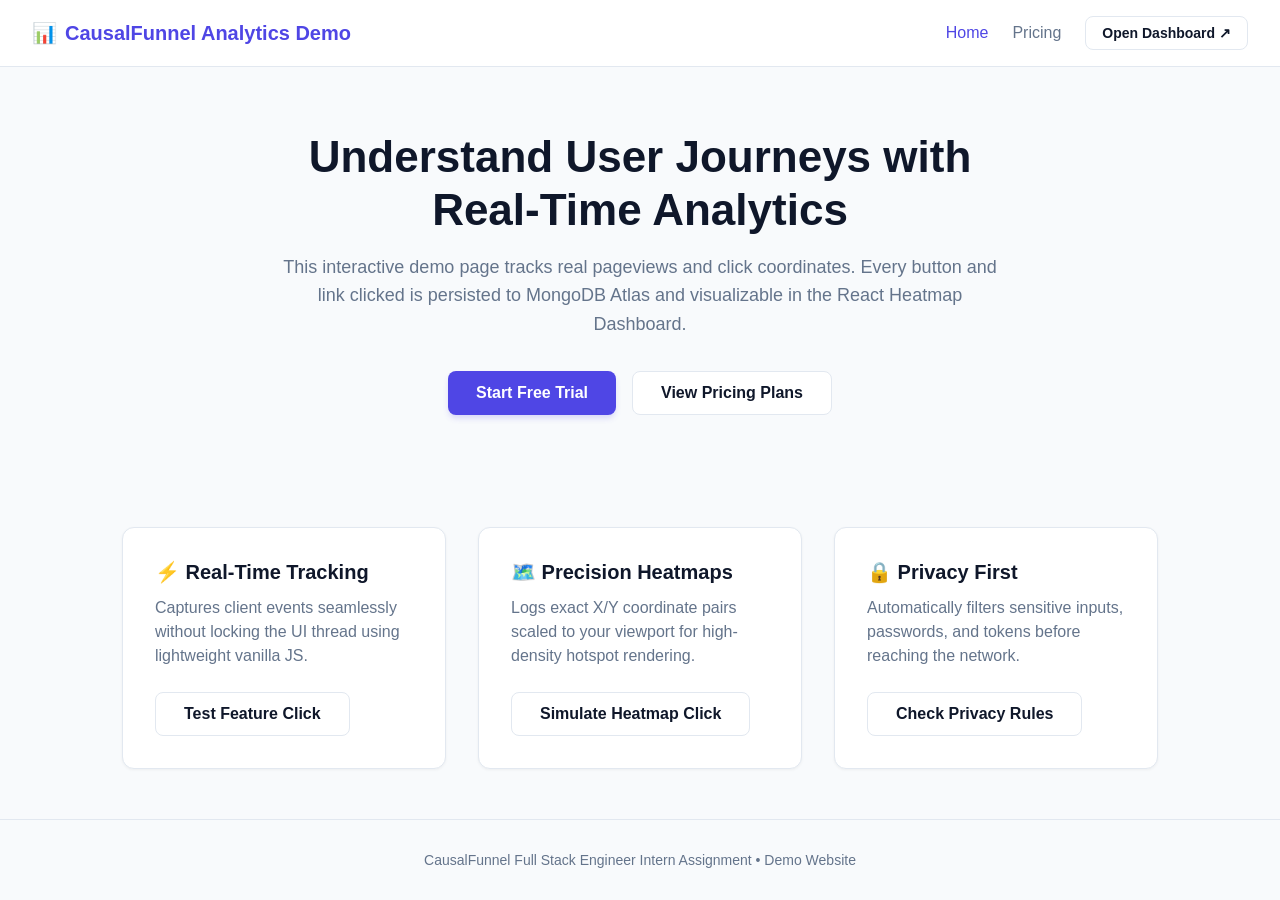
==== demo-site/index.html @ 902fde00 "feat: complete full stack user analytics application with tracking sdk, flask backend, mongodb atlas" ====
<!DOCTYPE html>
<html lang="en">
<head>
    <meta charset="UTF-8">
    <meta name="viewport" content="width=device-width, initial-scale=1.0">
    <title>CausalFunnel Demo Store - Home</title>
    <style>
        :root {
            --primary: #4f46e5;
            --primary-hover: #4338ca;
            --bg: #f8fafc;
            --card-bg: #ffffff;
            --text-main: #0f172a;
            --text-muted: #64748b;
            --border: #e2e8f0;
            --accent: #10b981;
        }
        * {
            box-sizing: border-box;
            margin: 0;
            padding: 0;
            font-family: -apple-system, BlinkMacSystemFont, "Segoe UI", Roboto, Helvetica, Arial, sans-serif;
        }
        body {
            background-color: var(--bg);
            color: var(--text-main);
            min-height: 100vh;
            display: flex;
            flex-direction: column;
        }
        header {
            background: var(--card-bg);
            border-bottom: 1px solid var(--border);
            padding: 1rem 2rem;
            display: flex;
            justify-content: space-between;
            align-items: center;
            position: sticky;
            top: 0;
            z-index: 50;
        }
        .logo {
            font-size: 1.25rem;
            font-weight: 700;
            color: var(--primary);
            display: flex;
            align-items: center;
            gap: 0.5rem;
        }
        nav {
            display: flex;
            gap: 1.5rem;
            align-items: center;
        }
        nav a {
            text-decoration: none;
            color: var(--text-muted);
            font-weight: 500;
            transition: color 0.15s;
        }
        nav a:hover, nav a.active {
            color: var(--primary);
        }
        .hero {
            padding: 4rem 2rem;
            text-align: center;
            max-width: 800px;
            margin: 0 auto;
        }
        .hero h1 {
            font-size: 2.75rem;
            font-weight: 800;
            line-height: 1.2;
            margin-bottom: 1rem;
            color: var(--text-main);
        }
        .hero p {
            font-size: 1.125rem;
            color: var(--text-muted);
            margin-bottom: 2rem;
            line-height: 1.6;
        }
        .btn-group {
            display: flex;
            gap: 1rem;
            justify-content: center;
        }
        .btn {
            padding: 0.75rem 1.75rem;
            font-size: 1rem;
            font-weight: 600;
            border-radius: 0.5rem;
            cursor: pointer;
            transition: all 0.2s;
            border: none;
            text-decoration: none;
            display: inline-block;
        }
        .btn-primary {
            background: var(--primary);
            color: white;
            box-shadow: 0 4px 6px -1px rgba(79, 70, 229, 0.2);
        }
        .btn-primary:hover {
            background: var(--primary-hover);
            transform: translateY(-1px);
        }
        .btn-secondary {
            background: white;
            color: var(--text-main);
            border: 1px solid var(--border);
        }
        .btn-secondary:hover {
            background: #f1f5f9;
        }
        .features {
            max-width: 1100px;
            margin: 3rem auto;
            padding: 0 2rem;
            display: grid;
            grid-template-columns: repeat(auto-fit, minmax(300px, 1fr));
            gap: 2rem;
        }
        .feature-card {
            background: var(--card-bg);
            border: 1px solid var(--border);
            border-radius: 0.75rem;
            padding: 2rem;
            box-shadow: 0 1px 3px 0 rgba(0, 0, 0, 0.05);
            transition: transform 0.2s, box-shadow 0.2s;
        }
        .feature-card:hover {
            transform: translateY(-4px);
            box-shadow: 0 10px 15px -3px rgba(0, 0, 0, 0.08);
        }
        .feature-card h3 {
            font-size: 1.25rem;
            margin-bottom: 0.75rem;
        }
        .feature-card p {
            color: var(--text-muted);
            line-height: 1.5;
            margin-bottom: 1.5rem;
        }
        /* Live tracker debug toast */
        #cf-toast {
            position: fixed;
            bottom: 1.5rem;
            right: 1.5rem;
            background: #1e293b;
            color: #f8fafc;
            padding: 0.85rem 1.25rem;
            border-radius: 0.5rem;
            font-size: 0.875rem;
            box-shadow: 0 10px 15px -3px rgba(0, 0, 0, 0.2);
            display: none;
            z-index: 100;
            border-left: 4px solid var(--accent);
            animation: fadeIn 0.2s ease-in;
        }
        @keyframes fadeIn {
            from { opacity: 0; transform: translateY(10px); }
            to { opacity: 1; transform: translateY(0); }
        }
        footer {
            margin-top: auto;
            padding: 2rem;
            text-align: center;
            border-top: 1px solid var(--border);
            color: var(--text-muted);
            font-size: 0.875rem;
        }
    </style>
</head>
<body>

    <header>
        <div class="logo">
            <span>📊</span> CausalFunnel Analytics Demo
        </div>
        <nav>
            <a href="index.html" class="active">Home</a>
            <a href="pricing.html">Pricing</a>
            <a href="http://localhost:5173" target="_blank" class="btn btn-secondary" style="padding: 0.5rem 1rem; font-size: 0.875rem;">Open Dashboard ↗</a>
        </nav>
    </header>

    <main>
        <section class="hero">
            <h1>Understand User Journeys with Real-Time Analytics</h1>
            <p>This interactive demo page tracks real pageviews and click coordinates. Every button and link clicked is persisted to MongoDB Atlas and visualizable in the React Heatmap Dashboard.</p>
            <div class="btn-group">
                <button id="btn-hero-signup" class="btn btn-primary">Start Free Trial</button>
                <a id="btn-hero-pricing" href="pricing.html" class="btn btn-secondary">View Pricing Plans</a>
            </div>
        </section>

        <section class="features">
            <div class="feature-card">
                <h3>⚡ Real-Time Tracking</h3>
                <p>Captures client events seamlessly without locking the UI thread using lightweight vanilla JS.</p>
                <button id="btn-feature-realtime" class="btn btn-secondary">Test Feature Click</button>
            </div>
            <div class="feature-card">
                <h3>🗺️ Precision Heatmaps</h3>
                <p>Logs exact X/Y coordinate pairs scaled to your viewport for high-density hotspot rendering.</p>
                <button id="btn-feature-heatmap" class="btn btn-secondary">Simulate Heatmap Click</button>
            </div>
            <div class="feature-card">
                <h3>🔒 Privacy First</h3>
                <p>Automatically filters sensitive inputs, passwords, and tokens before reaching the network.</p>
                <button id="btn-feature-privacy" class="btn btn-secondary">Check Privacy Rules</button>
            </div>
        </section>
    </main>

    <!-- Live Tracking Feedback Banner -->
    <div id="cf-toast"></div>

    <footer>
        <p>CausalFunnel Full Stack Engineer Intern Assignment • Demo Website</p>
    </footer>

    <!-- Load Standalone Analytics SDK -->
    <script src="../tracker/tracker.js" data-api-url="http://127.0.0.1:5000/api"></script>

    <!-- Toast feedback listener for real demonstration -->
    <script>
        window.addEventListener('cf:click_tracked', function(e) {
            var toast = document.getElementById('cf-toast');
            if (toast) {
                var coords = e.detail.clickCoordinates;
                toast.innerHTML = '🎯 <strong>Click Captured:</strong> (' + coords.x + ', ' + coords.y + ')<br><small style="color: #94a3b8;">Element: ' + (e.detail.targetText || e.detail.targetTag) + '</small>';
                toast.style.display = 'block';
                clearTimeout(window.__toastTimeout);
                window.__toastTimeout = setTimeout(function() {
                    toast.style.display = 'none';
                }, 2500);
            }
        });
    </script>
</body>
</html>
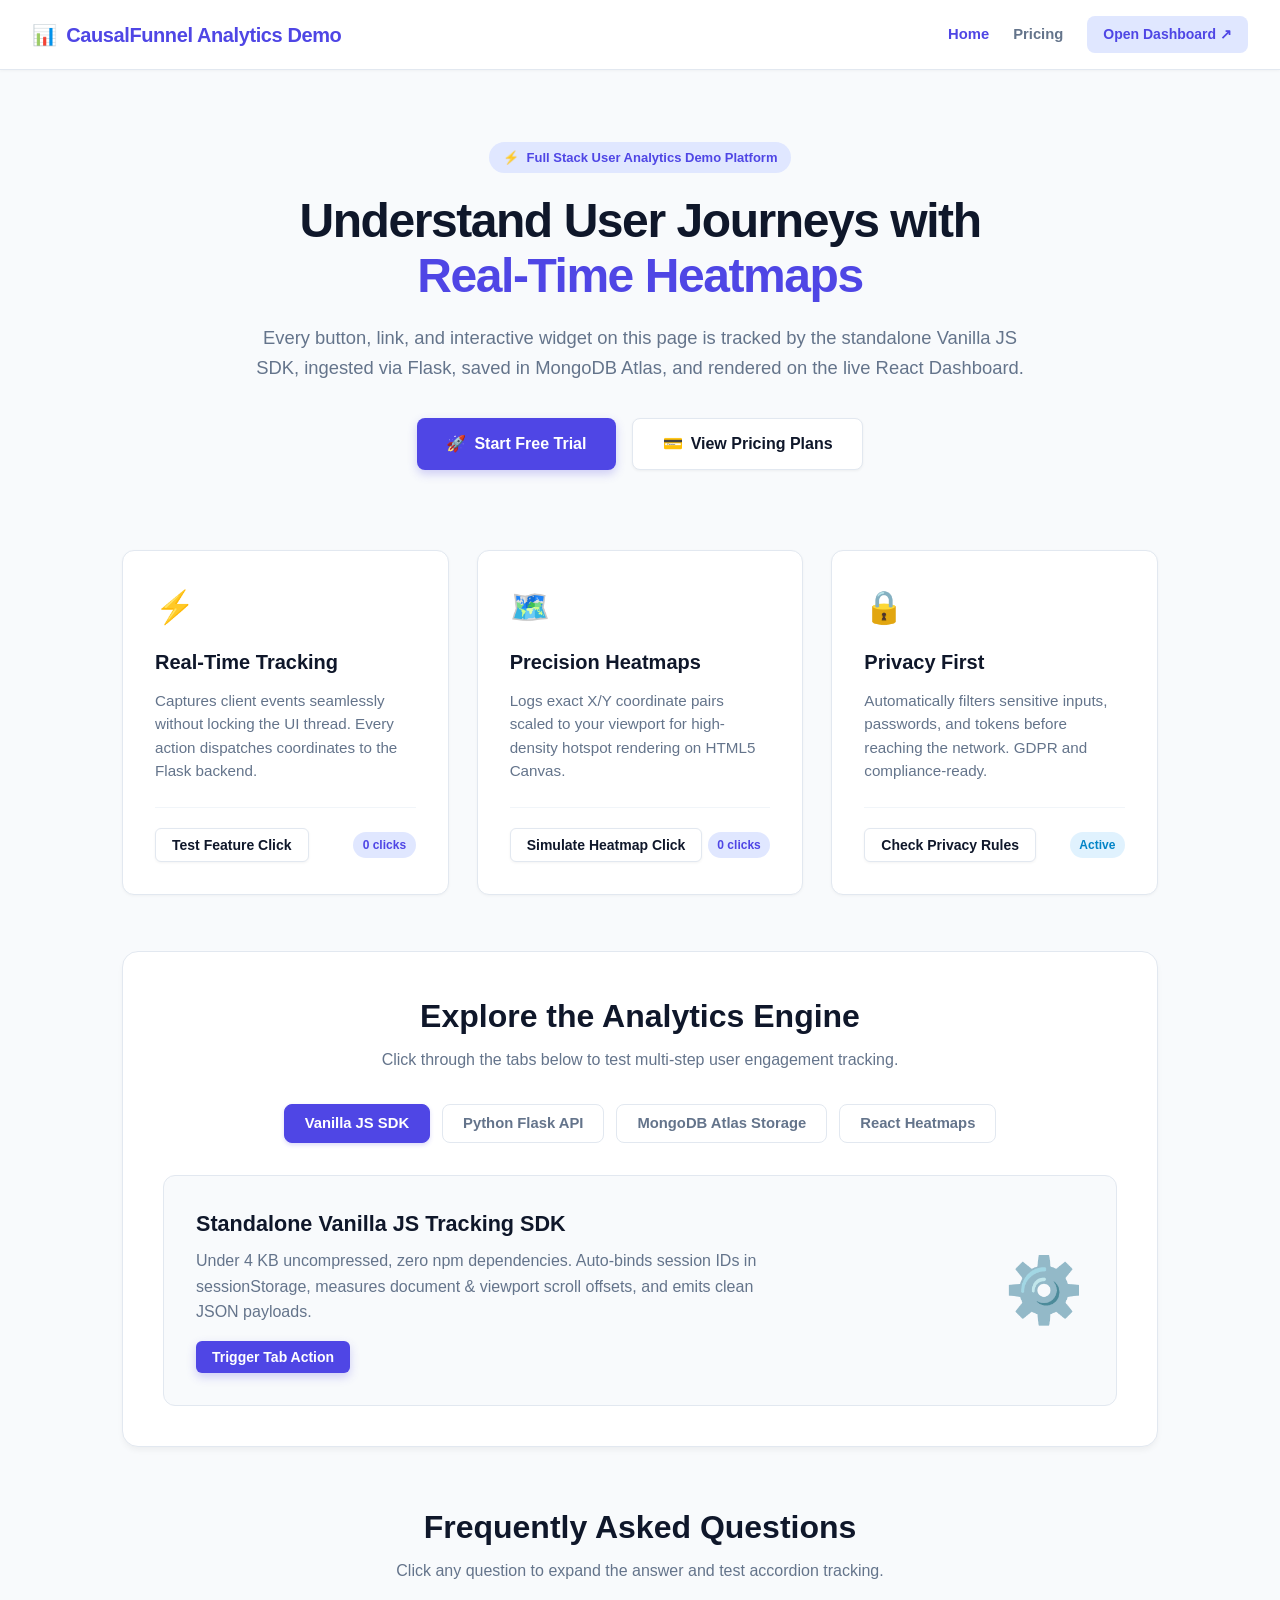
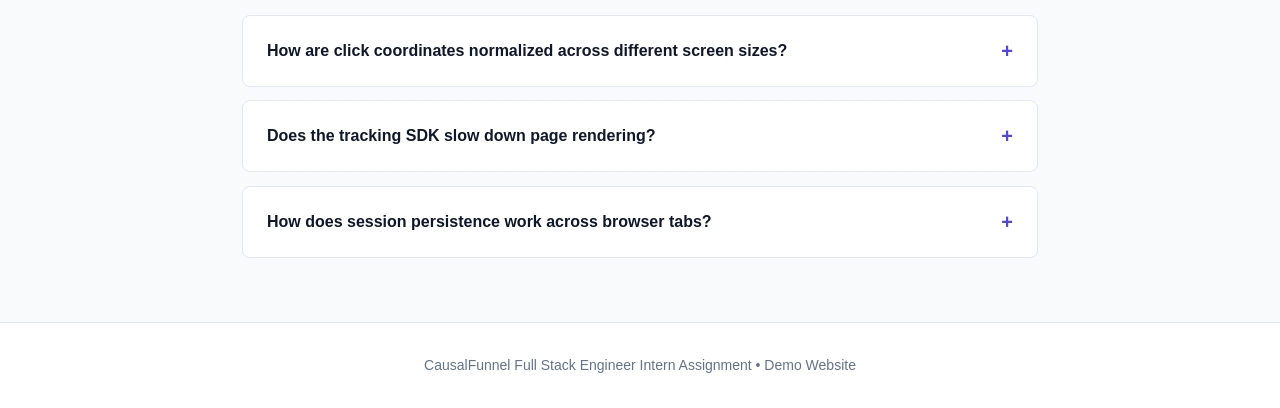
==== commit 82c06a0f: "feat: enhance demo site interactivity, modals, dynamic heatmap wireframes, and live feedback" ====
--- a/demo-site/index.html
+++ b/demo-site/index.html
@@ -3,17 +3,20 @@
 <head>
     <meta charset="UTF-8">
     <meta name="viewport" content="width=device-width, initial-scale=1.0">
-    <title>CausalFunnel Demo Store - Home</title>
+    <title>CausalFunnel Analytics Demo - Home</title>
     <style>
         :root {
             --primary: #4f46e5;
             --primary-hover: #4338ca;
+            --primary-light: #e0e7ff;
             --bg: #f8fafc;
             --card-bg: #ffffff;
             --text-main: #0f172a;
             --text-muted: #64748b;
             --border: #e2e8f0;
             --accent: #10b981;
+            --accent-light: #d1fae5;
+            --danger: #ef4444;
         }
         * {
             box-sizing: border-box;
@@ -27,6 +30,7 @@
             min-height: 100vh;
             display: flex;
             flex-direction: column;
+            line-height: 1.5;
         }
         header {
             background: var(--card-bg);
@@ -37,131 +41,442 @@
             align-items: center;
             position: sticky;
             top: 0;
-            z-index: 50;
+            z-index: 40;
+            box-shadow: 0 1px 3px 0 rgba(0, 0, 0, 0.04);
         }
         .logo {
             font-size: 1.25rem;
+            font-weight: 800;
+            color: var(--primary);
+            display: flex;
+            align-items: center;
+            gap: 0.6rem;
+            letter-spacing: -0.02em;
+        }
+        nav {
+            display: flex;
+            gap: 1.5rem;
+            align-items: center;
+        }
+        nav a {
+            text-decoration: none;
+            color: var(--text-muted);
+            font-weight: 600;
+            font-size: 0.925rem;
+            transition: color 0.15s;
+        }
+        nav a:hover, nav a.active {
+            color: var(--primary);
+        }
+        .nav-btn {
+            background: var(--primary-light);
+            color: var(--primary);
+            padding: 0.5rem 1rem;
+            border-radius: 0.5rem;
+            text-decoration: none;
+            font-size: 0.875rem;
             font-weight: 700;
-            color: var(--primary);
-            display: flex;
+            transition: all 0.2s;
+        }
+        .nav-btn:hover {
+            background: var(--primary);
+            color: white;
+        }
+        .hero {
+            padding: 4.5rem 2rem 3rem;
+            text-align: center;
+            max-width: 860px;
+            margin: 0 auto;
+        }
+        .hero-badge {
+            display: inline-flex;
             align-items: center;
             gap: 0.5rem;
-        }
-        nav {
-            display: flex;
-            gap: 1.5rem;
-            align-items: center;
-        }
-        nav a {
-            text-decoration: none;
-            color: var(--text-muted);
-            font-weight: 500;
-            transition: color 0.15s;
-        }
-        nav a:hover, nav a.active {
+            background: var(--primary-light);
             color: var(--primary);
-        }
-        .hero {
-            padding: 4rem 2rem;
-            text-align: center;
-            max-width: 800px;
-            margin: 0 auto;
+            font-size: 0.8125rem;
+            font-weight: 700;
+            padding: 0.35rem 0.85rem;
+            border-radius: 9999px;
+            margin-bottom: 1.25rem;
         }
         .hero h1 {
-            font-size: 2.75rem;
+            font-size: 3rem;
             font-weight: 800;
-            line-height: 1.2;
-            margin-bottom: 1rem;
+            line-height: 1.15;
+            letter-spacing: -0.03em;
+            margin-bottom: 1.25rem;
             color: var(--text-main);
         }
+        .hero h1 span {
+            color: var(--primary);
+        }
         .hero p {
-            font-size: 1.125rem;
-            color: var(--text-muted);
-            margin-bottom: 2rem;
+            font-size: 1.15rem;
+            color: var(--text-muted);
+            margin-bottom: 2.25rem;
             line-height: 1.6;
         }
         .btn-group {
             display: flex;
             gap: 1rem;
             justify-content: center;
+            flex-wrap: wrap;
         }
         .btn {
-            padding: 0.75rem 1.75rem;
+            padding: 0.8rem 1.85rem;
             font-size: 1rem;
-            font-weight: 600;
+            font-weight: 700;
             border-radius: 0.5rem;
             cursor: pointer;
             transition: all 0.2s;
             border: none;
             text-decoration: none;
-            display: inline-block;
+            display: inline-flex;
+            align-items: center;
+            gap: 0.5rem;
+            user-select: none;
         }
         .btn-primary {
             background: var(--primary);
             color: white;
-            box-shadow: 0 4px 6px -1px rgba(79, 70, 229, 0.2);
+            box-shadow: 0 4px 10px rgba(79, 70, 229, 0.25);
         }
         .btn-primary:hover {
             background: var(--primary-hover);
-            transform: translateY(-1px);
+            transform: translateY(-2px);
+            box-shadow: 0 6px 14px rgba(79, 70, 229, 0.35);
         }
         .btn-secondary {
             background: white;
             color: var(--text-main);
             border: 1px solid var(--border);
+            box-shadow: 0 1px 3px rgba(0, 0, 0, 0.05);
         }
         .btn-secondary:hover {
             background: #f1f5f9;
-        }
+            transform: translateY(-2px);
+        }
+        .btn-sm {
+            padding: 0.5rem 1rem;
+            font-size: 0.875rem;
+            border-radius: 0.375rem;
+        }
+        /* Features Grid */
         .features {
             max-width: 1100px;
-            margin: 3rem auto;
+            margin: 2rem auto;
             padding: 0 2rem;
             display: grid;
-            grid-template-columns: repeat(auto-fit, minmax(300px, 1fr));
-            gap: 2rem;
+            grid-template-columns: repeat(auto-fit, minmax(320px, 1fr));
+            gap: 1.75rem;
         }
         .feature-card {
             background: var(--card-bg);
             border: 1px solid var(--border);
             border-radius: 0.75rem;
             padding: 2rem;
-            box-shadow: 0 1px 3px 0 rgba(0, 0, 0, 0.05);
-            transition: transform 0.2s, box-shadow 0.2s;
+            box-shadow: 0 1px 3px 0 rgba(0, 0, 0, 0.04);
+            transition: all 0.2s;
+            display: flex;
+            flex-direction: column;
         }
         .feature-card:hover {
             transform: translateY(-4px);
-            box-shadow: 0 10px 15px -3px rgba(0, 0, 0, 0.08);
+            box-shadow: 0 12px 20px -3px rgba(0, 0, 0, 0.08);
+            border-color: #cbd5e1;
+        }
+        .feature-icon {
+            font-size: 2rem;
+            margin-bottom: 1rem;
         }
         .feature-card h3 {
             font-size: 1.25rem;
+            font-weight: 700;
             margin-bottom: 0.75rem;
         }
         .feature-card p {
             color: var(--text-muted);
-            line-height: 1.5;
+            line-height: 1.55;
             margin-bottom: 1.5rem;
-        }
-        /* Live tracker debug toast */
+            font-size: 0.95rem;
+            flex-grow: 1;
+        }
+        .feature-action-bar {
+            display: flex;
+            align-items: center;
+            justify-content: space-between;
+            border-top: 1px solid #f1f5f9;
+            padding-top: 1.25rem;
+        }
+        .click-counter-badge {
+            font-size: 0.75rem;
+            font-weight: 700;
+            color: var(--primary);
+            background: var(--primary-light);
+            padding: 0.25rem 0.6rem;
+            border-radius: 9999px;
+        }
+
+        /* Interactive Showcase Tabs */
+        .showcase-section {
+            max-width: 1100px;
+            margin: 3.5rem auto 1.5rem;
+            padding: 0 2rem;
+            width: 100%;
+        }
+        .showcase-card {
+            background: white;
+            border: 1px solid var(--border);
+            border-radius: 1rem;
+            padding: 2.5rem;
+            box-shadow: 0 4px 6px -1px rgba(0, 0, 0, 0.05);
+        }
+        .showcase-header {
+            text-align: center;
+            margin-bottom: 2rem;
+        }
+        .showcase-header h2 {
+            font-size: 2rem;
+            font-weight: 800;
+            margin-bottom: 0.5rem;
+        }
+        .showcase-header p {
+            color: var(--text-muted);
+        }
+        .tab-buttons {
+            display: flex;
+            gap: 0.75rem;
+            justify-content: center;
+            margin-bottom: 2rem;
+            flex-wrap: wrap;
+        }
+        .tab-btn {
+            padding: 0.65rem 1.25rem;
+            border: 1px solid var(--border);
+            background: white;
+            border-radius: 0.5rem;
+            font-weight: 600;
+            font-size: 0.925rem;
+            cursor: pointer;
+            transition: all 0.2s;
+            color: var(--text-muted);
+        }
+        .tab-btn:hover {
+            border-color: var(--primary);
+            color: var(--primary);
+        }
+        .tab-btn.active {
+            background: var(--primary);
+            color: white;
+            border-color: var(--primary);
+            box-shadow: 0 2px 4px rgba(79, 70, 229, 0.2);
+        }
+        .tab-content-panel {
+            background: #f8fafc;
+            border: 1px solid var(--border);
+            border-radius: 0.75rem;
+            padding: 2rem;
+            min-height: 180px;
+            display: flex;
+            align-items: center;
+            justify-content: space-between;
+            gap: 2rem;
+        }
+        .tab-info h4 {
+            font-size: 1.35rem;
+            font-weight: 800;
+            margin-bottom: 0.5rem;
+            color: var(--text-main);
+        }
+        .tab-info p {
+            color: var(--text-muted);
+            line-height: 1.6;
+            margin-bottom: 1rem;
+            max-width: 580px;
+        }
+
+        /* FAQ Accordion */
+        .faq-section {
+            max-width: 860px;
+            margin: 3.5rem auto 4rem;
+            padding: 0 2rem;
+            width: 100%;
+        }
+        .faq-section h2 {
+            text-align: center;
+            font-size: 2rem;
+            font-weight: 800;
+            margin-bottom: 0.5rem;
+        }
+        .faq-section .subtitle {
+            text-align: center;
+            color: var(--text-muted);
+            margin-bottom: 2rem;
+        }
+        .faq-item {
+            background: white;
+            border: 1px solid var(--border);
+            border-radius: 0.5rem;
+            margin-bottom: 0.85rem;
+            overflow: hidden;
+            transition: border-color 0.2s;
+        }
+        .faq-item:hover {
+            border-color: #cbd5e1;
+        }
+        .faq-question {
+            padding: 1.25rem 1.5rem;
+            font-weight: 700;
+            cursor: pointer;
+            display: flex;
+            justify-content: space-between;
+            align-items: center;
+            user-select: none;
+            color: var(--text-main);
+        }
+        .faq-question span.icon {
+            font-size: 1.25rem;
+            color: var(--primary);
+            transition: transform 0.2s;
+        }
+        .faq-answer {
+            padding: 0 1.5rem 1.25rem;
+            color: var(--text-muted);
+            font-size: 0.95rem;
+            line-height: 1.6;
+            display: none;
+        }
+        .faq-item.open .faq-answer {
+            display: block;
+        }
+        .faq-item.open .faq-question span.icon {
+            transform: rotate(45deg);
+        }
+
+        /* Live Tracker Toast */
         #cf-toast {
             position: fixed;
             bottom: 1.5rem;
             right: 1.5rem;
-            background: #1e293b;
+            background: #0f172a;
             color: #f8fafc;
-            padding: 0.85rem 1.25rem;
+            padding: 1rem 1.5rem;
+            border-radius: 0.75rem;
+            font-size: 0.9rem;
+            box-shadow: 0 20px 25px -5px rgba(0, 0, 0, 0.3), 0 8px 10px -6px rgba(0, 0, 0, 0.2);
+            display: none;
+            z-index: 1000;
+            border-left: 4px solid var(--accent);
+            animation: slideUp 0.25s ease-out;
+            max-width: 380px;
+        }
+        @keyframes slideUp {
+            from { opacity: 0; transform: translateY(16px); }
+            to { opacity: 1; transform: translateY(0); }
+        }
+        #cf-toast strong {
+            color: #38bdf8;
+        }
+        #cf-toast a {
+            color: #a7f3d0;
+            text-decoration: underline;
+            font-weight: 600;
+            display: inline-block;
+            margin-top: 0.35rem;
+        }
+
+        /* Modals */
+        .modal-overlay {
+            position: fixed;
+            top: 0;
+            left: 0;
+            right: 0;
+            bottom: 0;
+            background: rgba(15, 23, 42, 0.6);
+            backdrop-filter: blur(4px);
+            display: none;
+            justify-content: center;
+            align-items: center;
+            z-index: 999;
+            padding: 1.5rem;
+        }
+        .modal-card {
+            background: white;
+            border-radius: 1rem;
+            max-width: 500px;
+            width: 100%;
+            padding: 2.25rem;
+            box-shadow: 0 25px 50px -12px rgba(0, 0, 0, 0.25);
+            position: relative;
+            animation: zoomIn 0.2s ease-out;
+        }
+        @keyframes zoomIn {
+            from { opacity: 0; transform: scale(0.95); }
+            to { opacity: 1; transform: scale(1); }
+        }
+        .modal-close-btn {
+            position: absolute;
+            top: 1.25rem;
+            right: 1.25rem;
+            background: none;
+            border: none;
+            font-size: 1.5rem;
+            color: #94a3b8;
+            cursor: pointer;
+            padding: 0.25rem 0.5rem;
+            border-radius: 0.375rem;
+        }
+        .modal-close-btn:hover {
+            color: #0f172a;
+            background: #f1f5f9;
+        }
+        .modal-card h3 {
+            font-size: 1.5rem;
+            font-weight: 800;
+            margin-bottom: 0.5rem;
+        }
+        .modal-card p {
+            color: var(--text-muted);
+            margin-bottom: 1.5rem;
+            font-size: 0.95rem;
+        }
+        .form-group {
+            margin-bottom: 1.25rem;
+            text-align: left;
+        }
+        .form-group label {
+            display: block;
+            font-size: 0.85rem;
+            font-weight: 700;
+            margin-bottom: 0.4rem;
+            color: var(--text-main);
+        }
+        .form-input {
+            width: 100%;
+            padding: 0.75rem 1rem;
+            border: 1px solid var(--border);
             border-radius: 0.5rem;
-            font-size: 0.875rem;
-            box-shadow: 0 10px 15px -3px rgba(0, 0, 0, 0.2);
+            font-size: 0.95rem;
+            outline: none;
+            transition: border-color 0.15s;
+        }
+        .form-input:focus {
+            border-color: var(--primary);
+            box-shadow: 0 0 0 3px rgba(79, 70, 229, 0.15);
+        }
+
+        /* Success Message Box */
+        .success-box {
+            background: var(--accent-light);
+            border: 1px solid #86efac;
+            color: #065f46;
+            padding: 1.5rem;
+            border-radius: 0.75rem;
+            text-align: center;
             display: none;
-            z-index: 100;
-            border-left: 4px solid var(--accent);
-            animation: fadeIn 0.2s ease-in;
-        }
-        @keyframes fadeIn {
-            from { opacity: 0; transform: translateY(10px); }
-            to { opacity: 1; transform: translateY(0); }
-        }
+        }
+
         footer {
             margin-top: auto;
             padding: 2rem;
@@ -169,11 +484,13 @@
             border-top: 1px solid var(--border);
             color: var(--text-muted);
             font-size: 0.875rem;
+            background: white;
         }
     </style>
 </head>
 <body>
 
+    <!-- Sticky Navigation Bar -->
     <header>
         <div class="logo">
             <span>📊</span> CausalFunnel Analytics Demo
@@ -181,38 +498,183 @@
         <nav>
             <a href="index.html" class="active">Home</a>
             <a href="pricing.html">Pricing</a>
-            <a href="http://localhost:5173" target="_blank" class="btn btn-secondary" style="padding: 0.5rem 1rem; font-size: 0.875rem;">Open Dashboard ↗</a>
+            <a href="http://localhost:5173" target="_blank" class="nav-btn">Open Dashboard ↗</a>
         </nav>
     </header>
 
     <main>
+        <!-- Hero Section -->
         <section class="hero">
-            <h1>Understand User Journeys with Real-Time Analytics</h1>
-            <p>This interactive demo page tracks real pageviews and click coordinates. Every button and link clicked is persisted to MongoDB Atlas and visualizable in the React Heatmap Dashboard.</p>
+            <div class="hero-badge">
+                <span>⚡</span> Full Stack User Analytics Demo Platform
+            </div>
+            <h1>Understand User Journeys with <span>Real-Time Heatmaps</span></h1>
+            <p>Every button, link, and interactive widget on this page is tracked by the standalone Vanilla JS SDK, ingested via Flask, saved in MongoDB Atlas, and rendered on the live React Dashboard.</p>
             <div class="btn-group">
-                <button id="btn-hero-signup" class="btn btn-primary">Start Free Trial</button>
-                <a id="btn-hero-pricing" href="pricing.html" class="btn btn-secondary">View Pricing Plans</a>
+                <button id="btn-hero-signup" class="btn btn-primary" onclick="openSignupModal()">
+                    <span>🚀</span> Start Free Trial
+                </button>
+                <a id="btn-hero-pricing" href="pricing.html" class="btn btn-secondary">
+                    <span>💳</span> View Pricing Plans
+                </a>
             </div>
         </section>
 
+        <!-- Feature Cards Grid -->
         <section class="features">
             <div class="feature-card">
-                <h3>⚡ Real-Time Tracking</h3>
-                <p>Captures client events seamlessly without locking the UI thread using lightweight vanilla JS.</p>
-                <button id="btn-feature-realtime" class="btn btn-secondary">Test Feature Click</button>
-            </div>
+                <div class="feature-icon">⚡</div>
+                <h3>Real-Time Tracking</h3>
+                <p>Captures client events seamlessly without locking the UI thread. Every action dispatches coordinates to the Flask backend.</p>
+                <div class="feature-action-bar">
+                    <button id="btn-feature-realtime" class="btn btn-secondary btn-sm" onclick="handleFeatureTest(this, 'Real-time Tracking')">
+                        Test Feature Click
+                    </button>
+                    <span id="counter-realtime" class="click-counter-badge">0 clicks</span>
+                </div>
+            </div>
+
             <div class="feature-card">
-                <h3>🗺️ Precision Heatmaps</h3>
-                <p>Logs exact X/Y coordinate pairs scaled to your viewport for high-density hotspot rendering.</p>
-                <button id="btn-feature-heatmap" class="btn btn-secondary">Simulate Heatmap Click</button>
-            </div>
+                <div class="feature-icon">🗺️</div>
+                <h3>Precision Heatmaps</h3>
+                <p>Logs exact X/Y coordinate pairs scaled to your viewport for high-density hotspot rendering on HTML5 Canvas.</p>
+                <div class="feature-action-bar">
+                    <button id="btn-feature-heatmap" class="btn btn-secondary btn-sm" onclick="handleFeatureTest(this, 'Precision Heatmaps')">
+                        Simulate Heatmap Click
+                    </button>
+                    <span id="counter-heatmap" class="click-counter-badge">0 clicks</span>
+                </div>
+            </div>
+
             <div class="feature-card">
-                <h3>🔒 Privacy First</h3>
-                <p>Automatically filters sensitive inputs, passwords, and tokens before reaching the network.</p>
-                <button id="btn-feature-privacy" class="btn btn-secondary">Check Privacy Rules</button>
+                <div class="feature-icon">🔒</div>
+                <h3>Privacy First</h3>
+                <p>Automatically filters sensitive inputs, passwords, and tokens before reaching the network. GDPR and compliance-ready.</p>
+                <div class="feature-action-bar">
+                    <button id="btn-feature-privacy" class="btn btn-secondary btn-sm" onclick="openPrivacyModal()">
+                        Check Privacy Rules
+                    </button>
+                    <span class="click-counter-badge" style="background: #e0f2fe; color: #0284c7;">Active</span>
+                </div>
+            </div>
+        </section>
+
+        <!-- Interactive Showcase Tabs -->
+        <section class="showcase-section">
+            <div class="showcase-card">
+                <div class="showcase-header">
+                    <h2>Explore the Analytics Engine</h2>
+                    <p>Click through the tabs below to test multi-step user engagement tracking.</p>
+                </div>
+
+                <div class="tab-buttons">
+                    <button class="tab-btn active" onclick="switchShowcaseTab(0, 'Tracking SDK')">Vanilla JS SDK</button>
+                    <button class="tab-btn" onclick="switchShowcaseTab(1, 'Flask Backend')">Python Flask API</button>
+                    <button class="tab-btn" onclick="switchShowcaseTab(2, 'MongoDB Atlas')">MongoDB Atlas Storage</button>
+                    <button class="tab-btn" onclick="switchShowcaseTab(3, 'React Dashboard')">React Heatmaps</button>
+                </div>
+
+                <div id="showcase-content" class="tab-content-panel">
+                    <div class="tab-info">
+                        <h4 id="tab-title">Standalone Vanilla JS Tracking SDK</h4>
+                        <p id="tab-desc">Under 4 KB uncompressed, zero npm dependencies. Auto-binds session IDs in sessionStorage, measures document & viewport scroll offsets, and emits clean JSON payloads.</p>
+                        <button id="btn-tab-action" class="btn btn-primary btn-sm" onclick="handleTabAction()">
+                            Trigger Tab Action
+                        </button>
+                    </div>
+                    <div style="font-size: 4rem; opacity: 0.85;">⚙️</div>
+                </div>
+            </div>
+        </section>
+
+        <!-- Interactive FAQ Accordion -->
+        <section class="faq-section">
+            <h2>Frequently Asked Questions</h2>
+            <p class="subtitle">Click any question to expand the answer and test accordion tracking.</p>
+
+            <div class="faq-item" onclick="toggleFaq(this)">
+                <div class="faq-question">
+                    <span>How are click coordinates normalized across different screen sizes?</span>
+                    <span class="icon">+</span>
+                </div>
+                <div class="faq-answer">
+                    The tracker captures both absolute document coordinates <code>(x, y)</code> and current viewport width/height. The backend calculates normalized coordinates <code>(x / viewport.width, y / viewport.height)</code> so the React heatmap can scale accurately regardless of screen size!
+                </div>
+            </div>
+
+            <div class="faq-item" onclick="toggleFaq(this)">
+                <div class="faq-question">
+                    <span>Does the tracking SDK slow down page rendering?</span>
+                    <span class="icon">+</span>
+                </div>
+                <div class="faq-answer">
+                    Not at all! The SDK attaches a single top-level event listener with event delegation and uses non-blocking asynchronous <code>fetch(..., { keepalive: true })</code> and <code>sendBeacon</code> fallbacks.
+                </div>
+            </div>
+
+            <div class="faq-item" onclick="toggleFaq(this)">
+                <div class="faq-question">
+                    <span>How does session persistence work across browser tabs?</span>
+                    <span class="icon">+</span>
+                </div>
+                <div class="faq-answer">
+                    Sessions are managed via <code>sessionStorage</code>. Each browser tab receives a persistent UUID. Navigating between pages in the same tab preserves the journey, while opening a fresh tab begins a separate session!
+                </div>
             </div>
         </section>
     </main>
+
+    <!-- Sign Up Modal Dialog -->
+    <div id="modal-signup" class="modal-overlay" onclick="closeModalOnOverlay(event, 'modal-signup')">
+        <div class="modal-card">
+            <button class="modal-close-btn" onclick="closeModal('modal-signup')">&times;</button>
+            <div id="signup-form-view">
+                <h3>🚀 Start Your 14-Day Free Trial</h3>
+                <p>Test form interaction tracking and conversion funnels.</p>
+                <form onsubmit="handleSignupSubmit(event)">
+                    <div class="form-group">
+                        <label for="input-name">Full Name</label>
+                        <input id="input-name" class="form-input" type="text" placeholder="e.g. Bhupesh Singh" required>
+                    </div>
+                    <div class="form-group">
+                        <label for="input-email">Work Email</label>
+                        <input id="input-email" class="form-input" type="email" placeholder="bhupesh@example.com" required>
+                    </div>
+                    <div class="form-group">
+                        <label for="input-pass">Password (Ignored by SDK Privacy Filter)</label>
+                        <input id="input-pass" class="form-input" type="password" placeholder="••••••••••••" required>
+                    </div>
+                    <button type="submit" id="btn-submit-signup" class="btn btn-primary" style="width: 100%; justify-content: center;">
+                        Create Free Account
+                    </button>
+                </form>
+            </div>
+            <div id="signup-success-view" class="success-box">
+                <div style="font-size: 2.5rem; margin-bottom: 0.5rem;">🎉</div>
+                <h4 style="font-size: 1.25rem; font-weight: 800; margin-bottom: 0.5rem;">Account Created Successfully!</h4>
+                <p style="color: #047857; margin-bottom: 1rem;">This signup interaction was tracked and recorded to MongoDB Atlas.</p>
+                <button class="btn btn-primary btn-sm" onclick="closeModal('modal-signup')">Close & Continue</button>
+            </div>
+        </div>
+    </div>
+
+    <!-- Privacy Rules Modal Dialog -->
+    <div id="modal-privacy" class="modal-overlay" onclick="closeModalOnOverlay(event, 'modal-privacy')">
+        <div class="modal-card">
+            <button class="modal-close-btn" onclick="closeModal('modal-privacy')">&times;</button>
+            <h3>🔒 Built-in Privacy Rules</h3>
+            <p>How the Vanilla JS Tracker SDK safeguards user data:</p>
+            <ul style="text-align: left; margin-bottom: 1.5rem; padding-left: 1.25rem; line-height: 1.8; color: var(--text-muted);">
+                <li><strong>Password Field Masking:</strong> Any <code>input[type="password"]</code> click or value is strictly ignored.</li>
+                <li><strong>PII Sanitization:</strong> Form values with sensitive tokens are never sent over the wire.</li>
+                <li><strong>Configurable Blacklists:</strong> Elements marked with <code>data-analytics-ignore</code> are skipped completely.</li>
+                <li><strong>Cookie-Free Architecture:</strong> Relies on tab-scoped <code>sessionStorage</code> rather than third-party tracking cookies.</li>
+            </ul>
+            <button class="btn btn-secondary btn-sm" onclick="closeModal('modal-privacy')" style="width: 100%; justify-content: center;">
+                Got it, Thanks!
+            </button>
+        </div>
+    </div>
 
     <!-- Live Tracking Feedback Banner -->
     <div id="cf-toast"></div>
@@ -224,20 +686,122 @@
     <!-- Load Standalone Analytics SDK -->
     <script src="../tracker/tracker.js" data-api-url="http://127.0.0.1:5000/api"></script>
 
-    <!-- Toast feedback listener for real demonstration -->
+    <!-- Interactive Page Logic & Toast Feedback -->
     <script>
+        var clickCounts = { realtime: 0, heatmap: 0 };
+
+        // Toast feedback listener
         window.addEventListener('cf:click_tracked', function(e) {
             var toast = document.getElementById('cf-toast');
             if (toast) {
                 var coords = e.detail.clickCoordinates;
-                toast.innerHTML = '🎯 <strong>Click Captured:</strong> (' + coords.x + ', ' + coords.y + ')<br><small style="color: #94a3b8;">Element: ' + (e.detail.targetText || e.detail.targetTag) + '</small>';
+                var elText = e.detail.targetText || e.detail.targetTag;
+                toast.innerHTML = '🎯 <strong>Click Captured:</strong> (' + coords.x + ', ' + coords.y + ')<br>' +
+                                  '<span style="color: #cbd5e1;">Target: "' + elText + '"</span><br>' +
+                                  '<a href="http://localhost:5173" target="_blank">View Live on Heatmap Dashboard ↗</a>';
                 toast.style.display = 'block';
                 clearTimeout(window.__toastTimeout);
                 window.__toastTimeout = setTimeout(function() {
                     toast.style.display = 'none';
-                }, 2500);
+                }, 3000);
             }
         });
+
+        // Feature card counter and feedback
+        function handleFeatureTest(btn, name) {
+            if (name === 'Real-time Tracking') {
+                clickCounts.realtime++;
+                document.getElementById('counter-realtime').innerText = clickCounts.realtime + ' clicks';
+            } else if (name === 'Precision Heatmaps') {
+                clickCounts.heatmap++;
+                document.getElementById('counter-heatmap').innerText = clickCounts.heatmap + ' clicks';
+            }
+            btn.style.transform = 'scale(0.96)';
+            setTimeout(function() { btn.style.transform = ''; }, 150);
+        }
+
+        // Showcase Tabs
+        var tabData = [
+            {
+                title: 'Standalone Vanilla JS Tracking SDK',
+                desc: 'Under 4 KB uncompressed, zero npm dependencies. Auto-binds session IDs in sessionStorage, measures document & viewport scroll offsets, and emits clean JSON payloads.',
+                icon: '⚙️',
+                action: 'Simulate SDK Heartbeat'
+            },
+            {
+                title: 'Python Flask REST API & Validation',
+                desc: 'Flask 3.x blueprint with automated payload validation, type checking, coordinate bounds checking, and CORS support.',
+                icon: '🐍',
+                action: 'Test API Health Check'
+            },
+            {
+                title: 'MongoDB Atlas Ingestion & Indexing',
+                desc: 'Compound indexed collections on (sessionId, pageUrl, eventType, timestamp). Real-time aggregation pipelines power the dashboard stats.',
+                icon: '🍃',
+                action: 'Trigger Atlas Query'
+            },
+            {
+                title: 'React + HTML5 Canvas Heatmap Dashboard',
+                desc: 'Dynamic viewport coordinate mapping with thermal radial gradients and precision pinpoints with interactive hover tooltips.',
+                icon: '🔥',
+                action: 'Inspect Live Heatmap'
+            }
+        ];
+
+        function switchShowcaseTab(idx, name) {
+            var buttons = document.querySelectorAll('.tab-btn');
+            buttons.forEach(function(b, i) {
+                if (i === idx) b.classList.add('active');
+                else b.classList.remove('active');
+            });
+            var data = tabData[idx];
+            document.getElementById('tab-title').innerText = data.title;
+            document.getElementById('tab-desc').innerText = data.desc;
+            document.getElementById('btn-tab-action').innerText = data.action;
+        }
+
+        function handleTabAction() {
+            var actionBtn = document.getElementById('btn-tab-action');
+            var origText = actionBtn.innerText;
+            actionBtn.innerText = '✓ Action Executed!';
+            actionBtn.style.background = '#10b981';
+            setTimeout(function() {
+                actionBtn.innerText = origText;
+                actionBtn.style.background = '';
+            }, 1200);
+        }
+
+        // FAQ Toggle
+        function toggleFaq(item) {
+            item.classList.toggle('open');
+        }
+
+        // Modal Controls
+        function openSignupModal() {
+            document.getElementById('signup-form-view').style.display = 'block';
+            document.getElementById('signup-success-view').style.display = 'none';
+            document.getElementById('modal-signup').style.display = 'flex';
+        }
+
+        function openPrivacyModal() {
+            document.getElementById('modal-privacy').style.display = 'flex';
+        }
+
+        function closeModal(id) {
+            document.getElementById(id).style.display = 'none';
+        }
+
+        function closeModalOnOverlay(e, id) {
+            if (e.target.id === id) {
+                closeModal(id);
+            }
+        }
+
+        function handleSignupSubmit(e) {
+            e.preventDefault();
+            document.getElementById('signup-form-view').style.display = 'none';
+            document.getElementById('signup-success-view').style.display = 'block';
+        }
     </script>
 </body>
 </html>
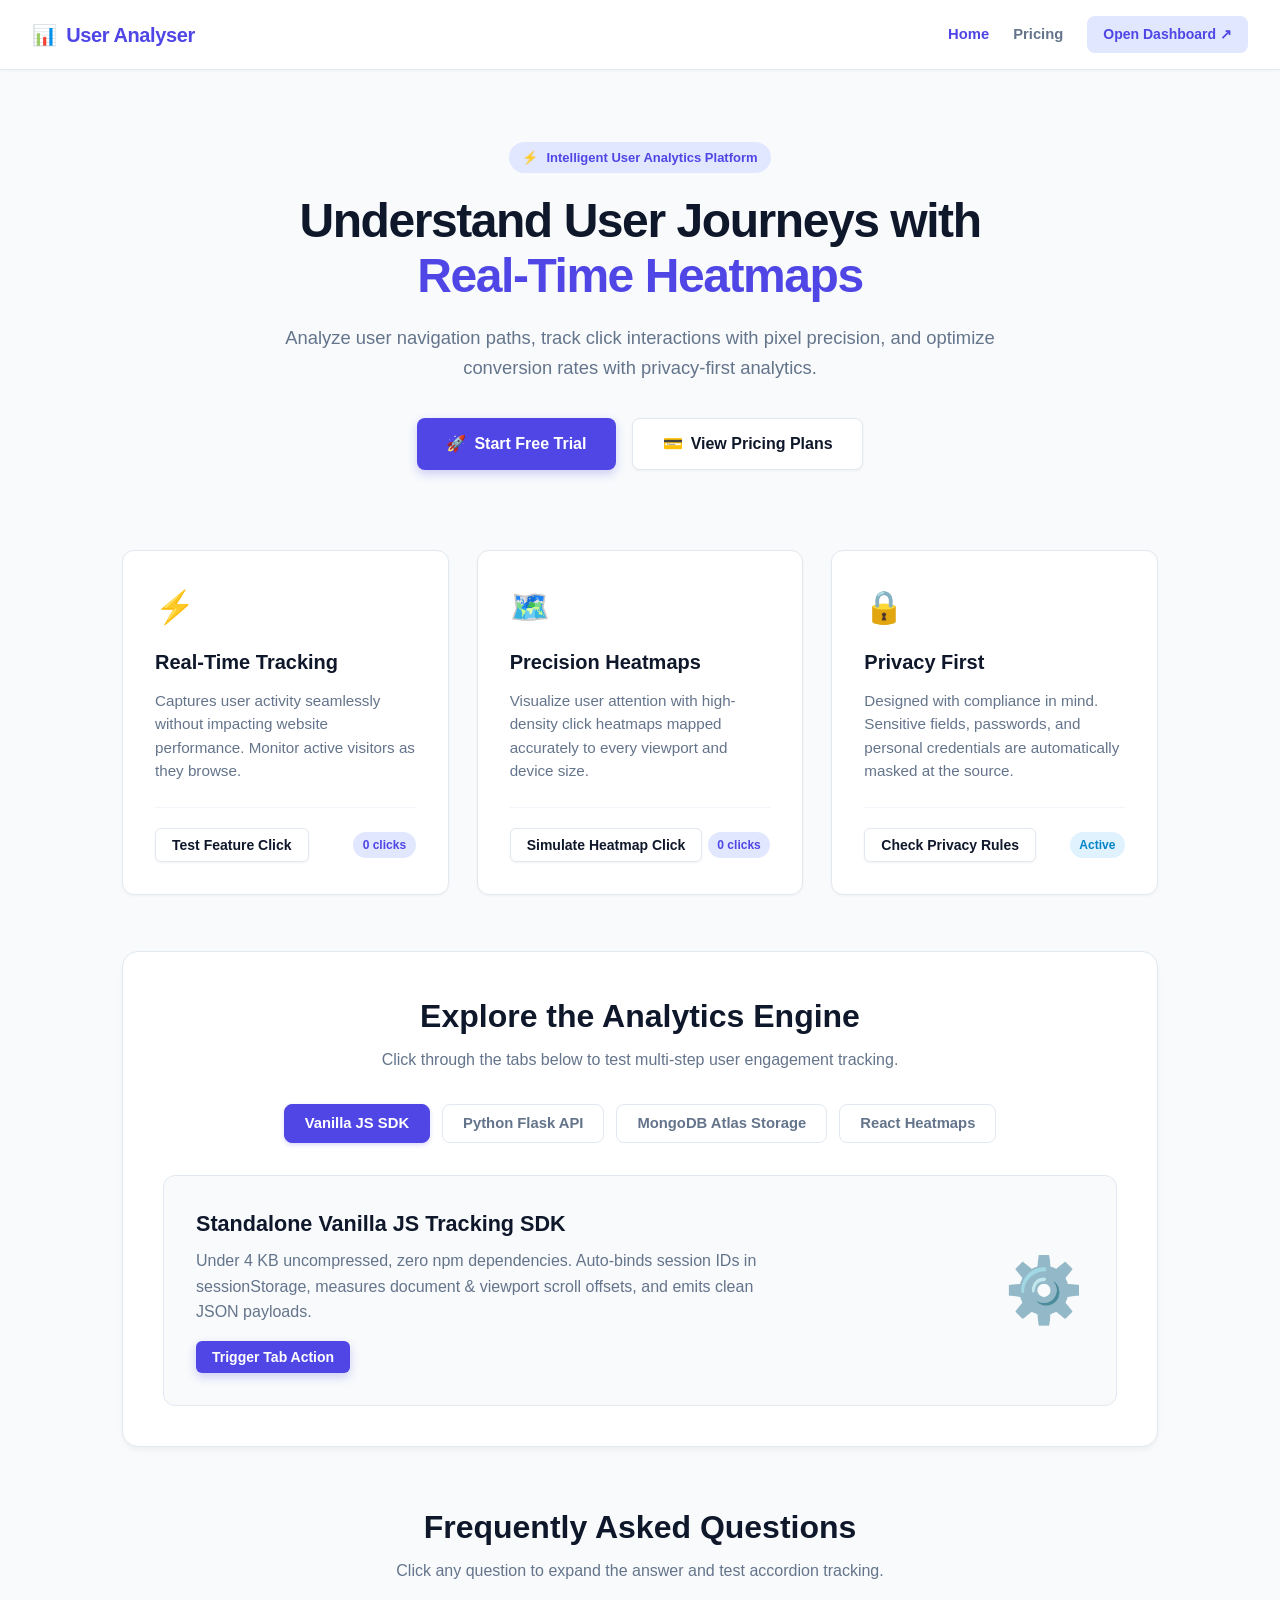
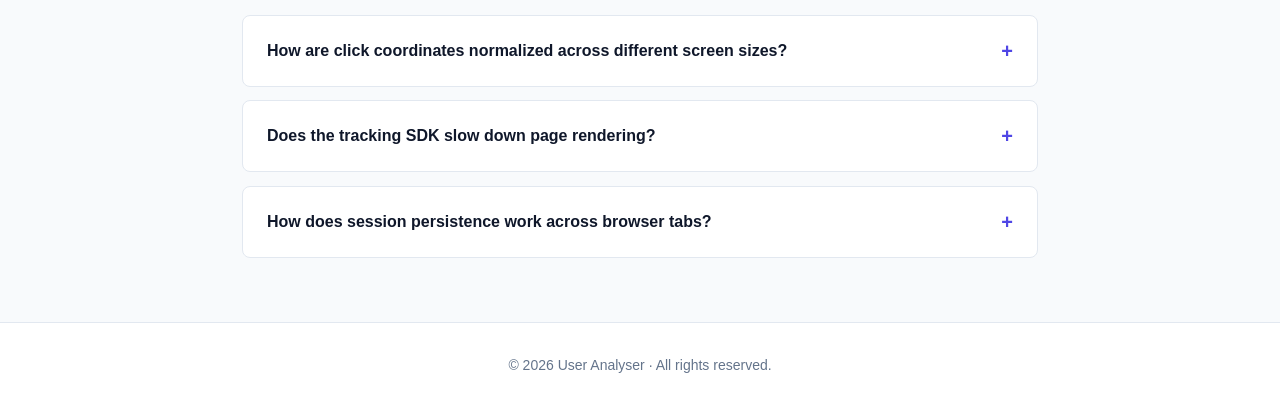
==== commit 336adefd: "feat: complete User Analyser rebranding, UI polish, session persistence fix, and documentation - Reb" ====
--- a/demo-site/index.html
+++ b/demo-site/index.html
@@ -3,7 +3,7 @@
 <head>
     <meta charset="UTF-8">
     <meta name="viewport" content="width=device-width, initial-scale=1.0">
-    <title>CausalFunnel Analytics Demo - Home</title>
+    <title>User Analyser - Intelligent Web Analytics</title>
     <style>
         :root {
             --primary: #4f46e5;
@@ -493,7 +493,7 @@
     <!-- Sticky Navigation Bar -->
     <header>
         <div class="logo">
-            <span>📊</span> CausalFunnel Analytics Demo
+            <span>📊</span> User Analyser
         </div>
         <nav>
             <a href="index.html" class="active">Home</a>
@@ -506,10 +506,10 @@
         <!-- Hero Section -->
         <section class="hero">
             <div class="hero-badge">
-                <span>⚡</span> Full Stack User Analytics Demo Platform
+                <span>⚡</span> Intelligent User Analytics Platform
             </div>
             <h1>Understand User Journeys with <span>Real-Time Heatmaps</span></h1>
-            <p>Every button, link, and interactive widget on this page is tracked by the standalone Vanilla JS SDK, ingested via Flask, saved in MongoDB Atlas, and rendered on the live React Dashboard.</p>
+            <p>Analyze user navigation paths, track click interactions with pixel precision, and optimize conversion rates with privacy-first analytics.</p>
             <div class="btn-group">
                 <button id="btn-hero-signup" class="btn btn-primary" onclick="openSignupModal()">
                     <span>🚀</span> Start Free Trial
@@ -525,7 +525,7 @@
             <div class="feature-card">
                 <div class="feature-icon">⚡</div>
                 <h3>Real-Time Tracking</h3>
-                <p>Captures client events seamlessly without locking the UI thread. Every action dispatches coordinates to the Flask backend.</p>
+                <p>Captures user activity seamlessly without impacting website performance. Monitor active visitors as they browse.</p>
                 <div class="feature-action-bar">
                     <button id="btn-feature-realtime" class="btn btn-secondary btn-sm" onclick="handleFeatureTest(this, 'Real-time Tracking')">
                         Test Feature Click
@@ -537,7 +537,7 @@
             <div class="feature-card">
                 <div class="feature-icon">🗺️</div>
                 <h3>Precision Heatmaps</h3>
-                <p>Logs exact X/Y coordinate pairs scaled to your viewport for high-density hotspot rendering on HTML5 Canvas.</p>
+                <p>Visualize user attention with high-density click heatmaps mapped accurately to every viewport and device size.</p>
                 <div class="feature-action-bar">
                     <button id="btn-feature-heatmap" class="btn btn-secondary btn-sm" onclick="handleFeatureTest(this, 'Precision Heatmaps')">
                         Simulate Heatmap Click
@@ -549,7 +549,7 @@
             <div class="feature-card">
                 <div class="feature-icon">🔒</div>
                 <h3>Privacy First</h3>
-                <p>Automatically filters sensitive inputs, passwords, and tokens before reaching the network. GDPR and compliance-ready.</p>
+                <p>Designed with compliance in mind. Sensitive fields, passwords, and personal credentials are automatically masked at the source.</p>
                 <div class="feature-action-bar">
                     <button id="btn-feature-privacy" class="btn btn-secondary btn-sm" onclick="openPrivacyModal()">
                         Check Privacy Rules
@@ -680,7 +680,7 @@
     <div id="cf-toast"></div>
 
     <footer>
-        <p>CausalFunnel Full Stack Engineer Intern Assignment • Demo Website</p>
+        <p>© 2026 User Analyser · All rights reserved.</p>
     </footer>
 
     <!-- Load Standalone Analytics SDK -->
@@ -698,7 +698,7 @@
                 var elText = e.detail.targetText || e.detail.targetTag;
                 toast.innerHTML = '🎯 <strong>Click Captured:</strong> (' + coords.x + ', ' + coords.y + ')<br>' +
                                   '<span style="color: #cbd5e1;">Target: "' + elText + '"</span><br>' +
-                                  '<a href="http://localhost:5173" target="_blank">View Live on Heatmap Dashboard ↗</a>';
+                                  '<a href="http://localhost:5173" target="_blank">View Live in User Analyser ↗</a>';
                 toast.style.display = 'block';
                 clearTimeout(window.__toastTimeout);
                 window.__toastTimeout = setTimeout(function() {
@@ -723,28 +723,28 @@
         // Showcase Tabs
         var tabData = [
             {
-                title: 'Standalone Vanilla JS Tracking SDK',
-                desc: 'Under 4 KB uncompressed, zero npm dependencies. Auto-binds session IDs in sessionStorage, measures document & viewport scroll offsets, and emits clean JSON payloads.',
+                title: 'High-Performance Event Collection',
+                desc: 'Ultra-lightweight tracking engine with zero external dependencies. Automatically handles session continuity and captures viewport interactions without UI latency.',
                 icon: '⚙️',
-                action: 'Simulate SDK Heartbeat'
+                action: 'Test Event Pulse'
             },
             {
-                title: 'Python Flask REST API & Validation',
-                desc: 'Flask 3.x blueprint with automated payload validation, type checking, coordinate bounds checking, and CORS support.',
-                icon: '🐍',
-                action: 'Test API Health Check'
+                title: 'Real-Time Ingestion Pipeline',
+                desc: 'Enterprise-grade ingestion processing event validation, schema sanitation, coordinate normalization, and high-throughput logging.',
+                icon: '⚡',
+                action: 'Run Pipeline Check'
             },
             {
-                title: 'MongoDB Atlas Ingestion & Indexing',
-                desc: 'Compound indexed collections on (sessionId, pageUrl, eventType, timestamp). Real-time aggregation pipelines power the dashboard stats.',
-                icon: '🍃',
-                action: 'Trigger Atlas Query'
+                title: 'Indexed Cloud Analytics Store',
+                desc: 'Optimized cloud database storage delivering sub-second aggregations, session timeline queries, and historical interaction retrieval.',
+                icon: '📊',
+                action: 'Query Session Store'
             },
             {
-                title: 'React + HTML5 Canvas Heatmap Dashboard',
-                desc: 'Dynamic viewport coordinate mapping with thermal radial gradients and precision pinpoints with interactive hover tooltips.',
+                title: 'Precision Heatmap Visualizer',
+                desc: 'HTML5 Canvas rendering engine mapping thermal density gradients and pinpoint coordinate clusters dynamically across device viewports.',
                 icon: '🔥',
-                action: 'Inspect Live Heatmap'
+                action: 'Launch Heatmap View'
             }
         ];
 
